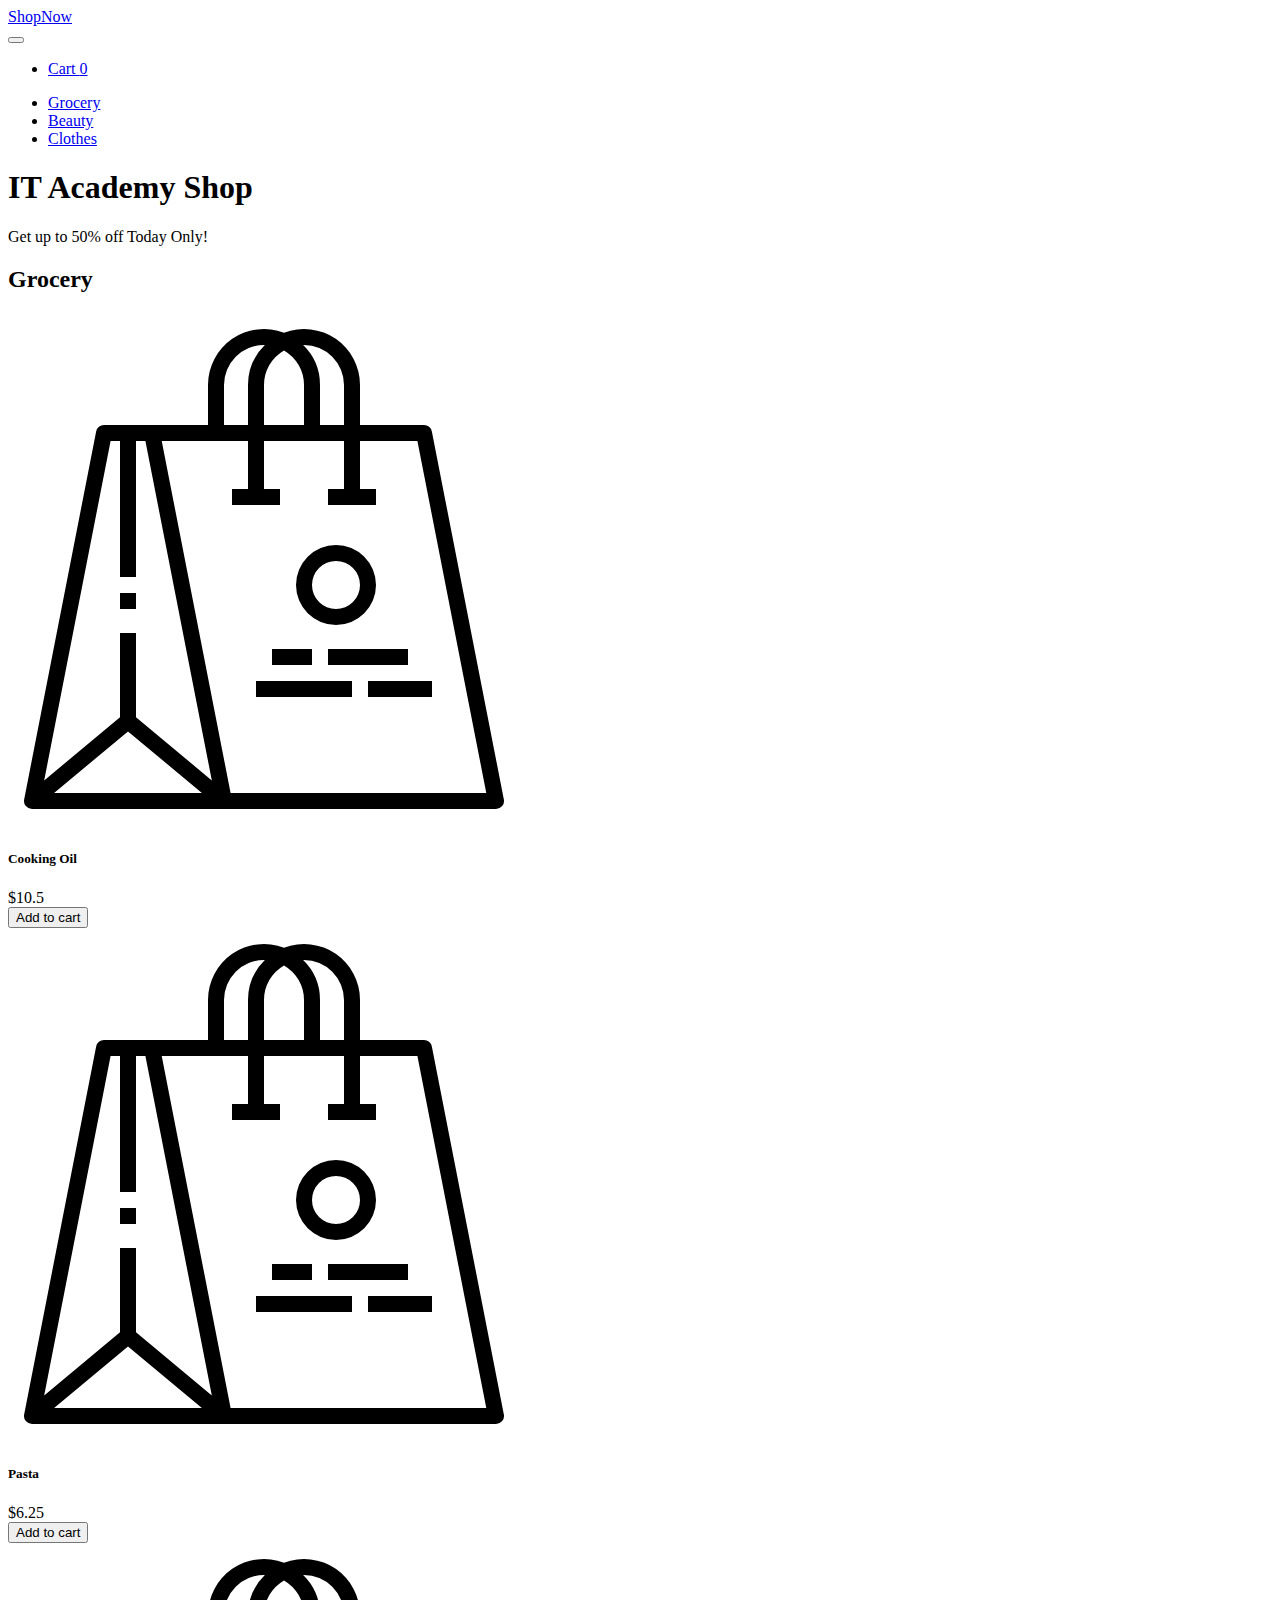
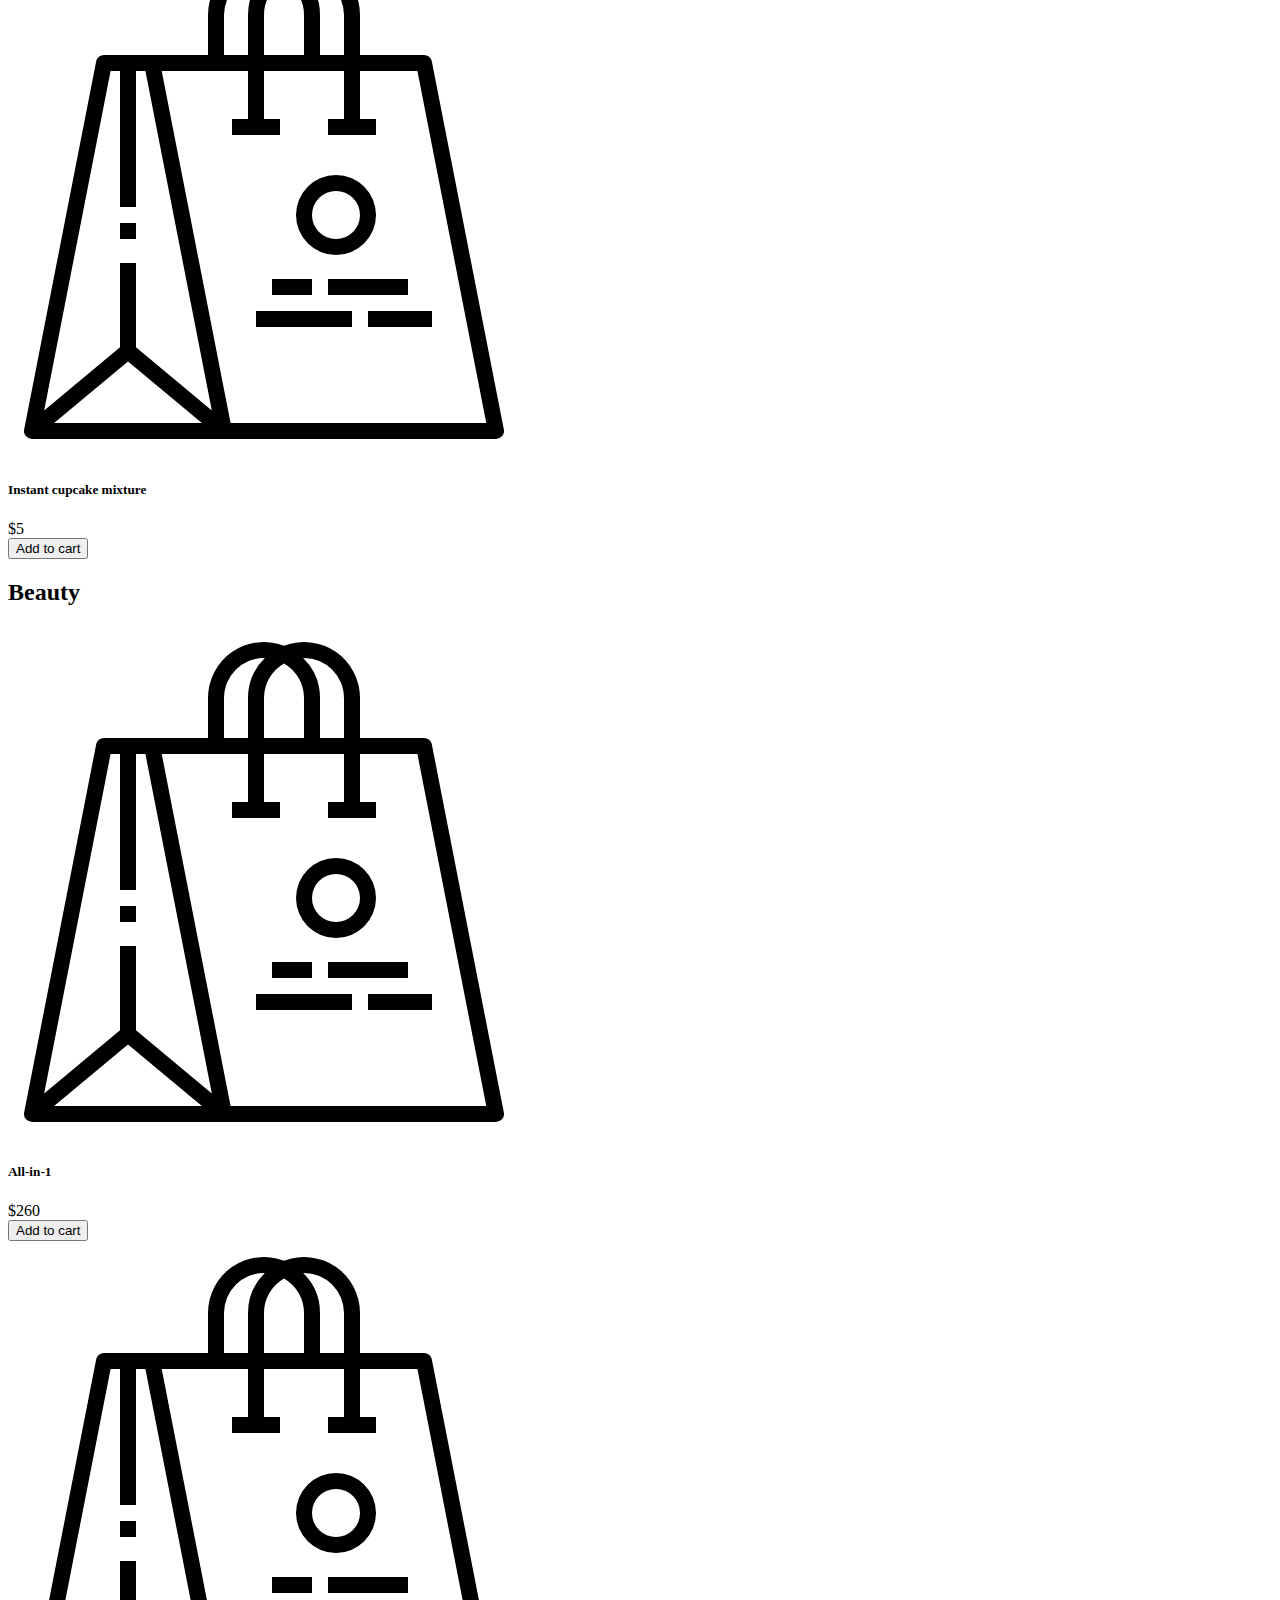
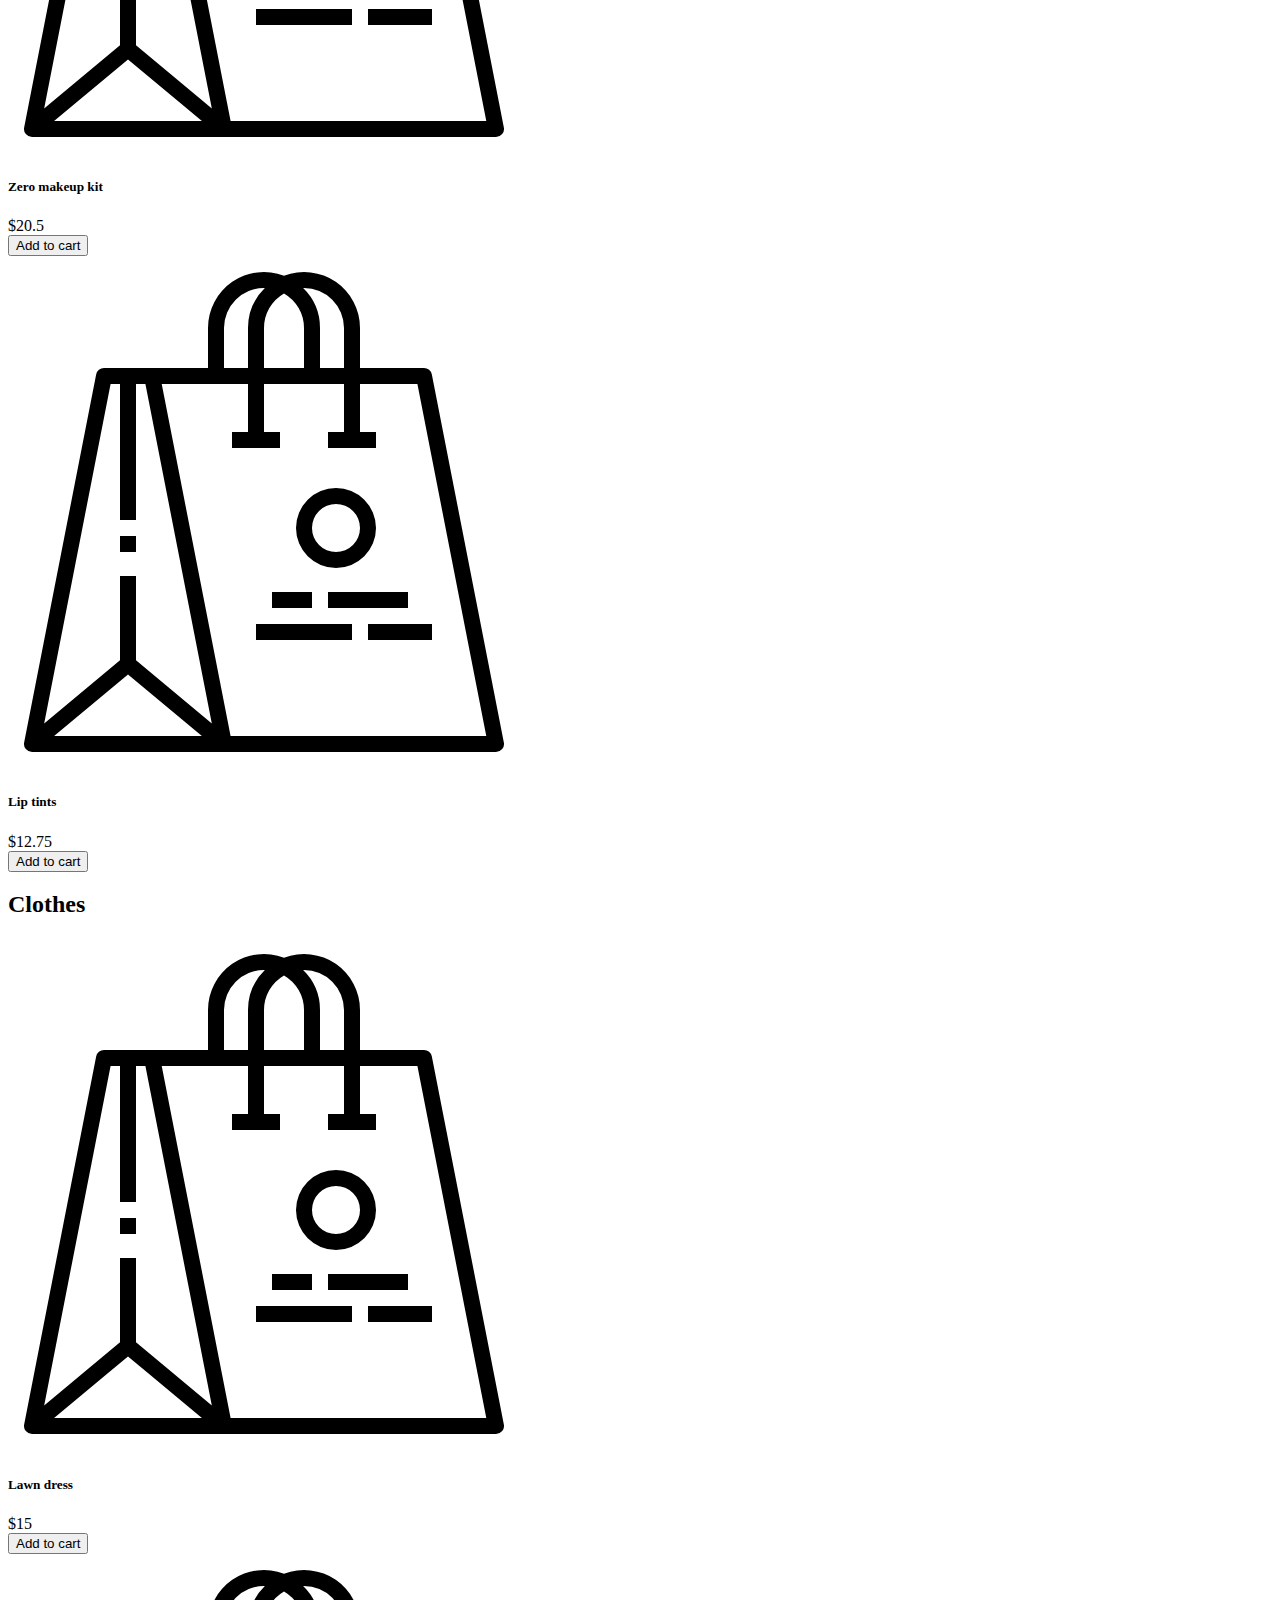
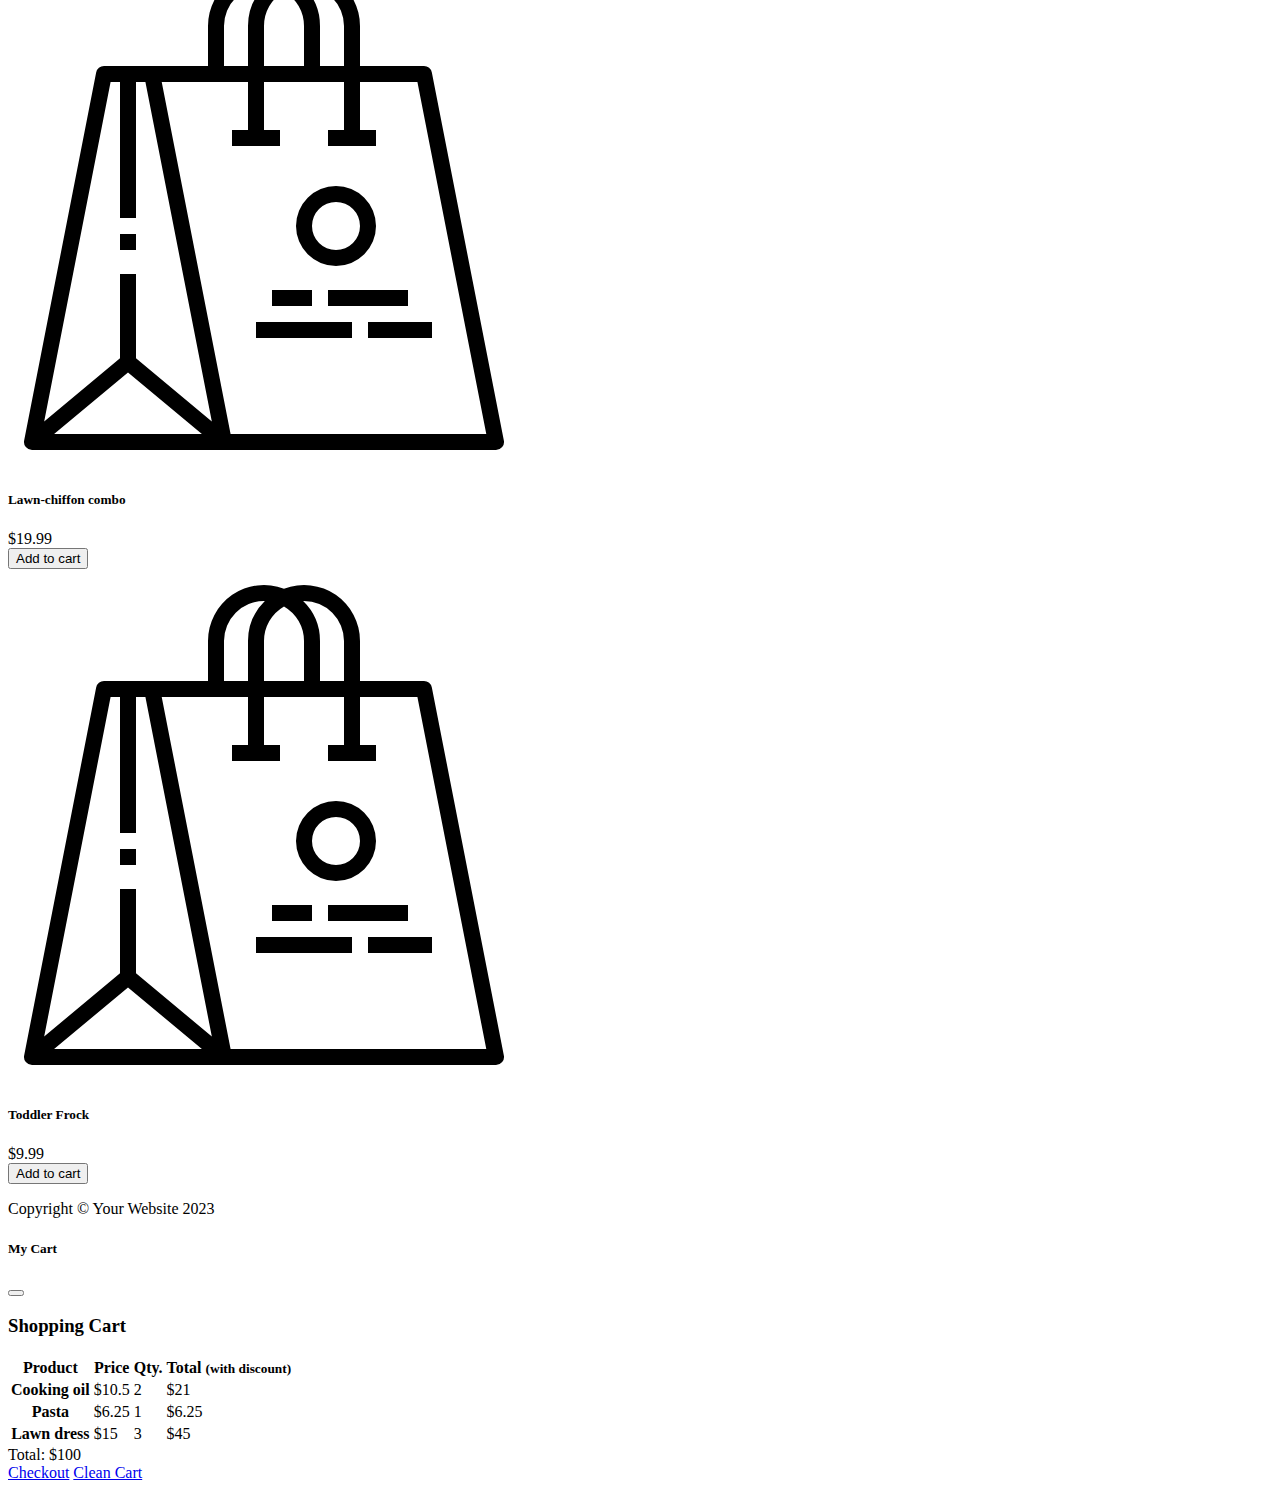
==== index.html @ 155572ac "Project initialization" ====
<!DOCTYPE html>
<html lang="en">

<head>
	<meta charset="utf-8" />
	<meta name="viewport" content="width=device-width, initial-scale=1, shrink-to-fit=no" />
	<meta name="description" content="" />
	<meta name="author" content="" />
	<title>ShopNow</title>
	<!-- Favicon-->
	<link rel="icon" type="image/x-icon" href="images/favicon.ico" />
	<link href="https://cdn.jsdelivr.net/npm/bootstrap@5.3.0/dist/css/bootstrap.min.css" rel="stylesheet"
		integrity="sha384-9ndCyUaIbzAi2FUVXJi0CjmCapSmO7SnpJef0486qhLnuZ2cdeRhO02iuK6FUUVM" crossorigin="anonymous">

	<!-- Fontawesome icons-->
	<link rel="stylesheet" href="https://cdnjs.cloudflare.com/ajax/libs/font-awesome/6.4.0/css/all.min.css"
		integrity="sha512-iecdLmaskl7CVkqkXNQ/ZH/XLlvWZOJyj7Yy7tcenmpD1ypASozpmT/E0iPtmFIB46ZmdtAc9eNBvH0H/ZpiBw=="
		crossorigin="anonymous" referrerpolicy="no-referrer" />
</head>

<body data-bs-spy="scroll" data-bs-target="#navbar-example2" data-bs-offset="50">
	<!-- Navigation-->
	<nav class="navbar py-3 py-lg-0 navbar-light bg-light navbar-expand-lg" id="navbar-example2">
		<div class="container d-flex">
			<a class="navbar-brand" href="#!">ShopNow</a>
			<div class="d-flex flex-row order-lg-last align-items-center">

				<button type="button" class="navbar-toggler order-last collapsed" data-bs-toggle="collapse"
					data-bs-target="#navbar" aria-expanded="false" aria-controls="navbar">
					<span class="navbar-toggler-icon"></span>
				</button>
				<ul class="navbar-nav me-3 me-lg-0 d-flex flex-row align-items-center">
					<li class="dropdown search-dropdown nav-item py-lg-3">
						<a href="javascript:void(0)" class="btn btn-outline-dark flex-center" type="button"
							data-bs-toggle="modal" data-bs-target="#cartModal" onclick="open_modal()"
							data-bs-auto-close="outside">
							<i class="fas fa-shopping-cart me-1"></i> Cart <span
								class="badge bg-dark text-white ms-1 rounded-pill" id="count_product">0</span>
						</a>
					</li>
				</ul>
			</div>

			<div id="navbar" class="navbar-collapse collapse">

				<ul class="navbar-nav me-auto mb-4 mb-lg-0 ms-lg-5">
					<li class="nav-item">
						<a class="nav-link" href="#grocery"><i class="fas fa-shopping-basket"></i> Grocery</a>
					</li>
					<li class="nav-item">
						<a class="nav-link" href="#beauty"><i class="fas fa-heart"></i> Beauty</a>
					</li>
					<li class="nav-item">
						<a class="nav-link" href="#clothes"><i class="fas fa-tshirt"></i> Clothes</a>
					</li>

				</ul>
			</div>
		</div>
	</nav>

	<!-- Header-->
	<header class="bg-dark py-5">
		<div class="container px-4 px-lg-5 my-5">
			<div class="text-center text-white">
				<h1 class="display-4 fw-bolder">IT Academy Shop</h1>
				<p class="lead fw-normal text-white-50 mb-0">Get up to 50% off Today Only!</p>
			</div>
		</div>
	</header>
	<!-- Section-->
	<section class="pt-5" id="grocery">
		<h2 class="text-center"><i class="fas fa-shopping-basket pe-3"></i>Grocery</h2>
		<div class="container px-4 px-lg-5 mt-5">
			<div class="row gx-4 gx-lg-5 row-cols-2 row-cols-md-3 row-cols-xl-4 justify-content-center">
				<div class="col mb-5">
					<div class="card h-100">
						<img class="card-img-top" src="./images/product.svg" alt="..." />
						<div class="card-body p-4">
							<div class="text-center">
								<h5 class="fw-bolder">Cooking Oil</h5>
								$10.5
							</div>
						</div>
						<div class="card-footer p-4 pt-0 border-top-0 bg-transparent">
							<div class="text-center"><button type="button" onclick="buy(1)"
									class="btn btn-outline-dark">Add to cart</button></div>
						</div>
					</div>
				</div>
				<div class="col mb-5">
					<div class="card h-100">
						<img class="card-img-top" src="./images/product.svg" alt="..." />
						<div class="card-body p-4">
							<div class="text-center">
								<h5 class="fw-bolder">Pasta</h5>
								$6.25
							</div>
						</div>
						<div class="card-footer p-4 pt-0 border-top-0 bg-transparent">
							<div class="text-center"><button type="button" onclick="buy(2)"
									class="btn btn-outline-dark">Add to cart</button></div>
						</div>
					</div>
				</div>
				<div class="col mb-5">
					<div class="card h-100">
						<img class="card-img-top" src="./images/product.svg" alt="..." />
						<div class="card-body p-4">
							<div class="text-center">
								<h5 class="fw-bolder">Instant cupcake mixture</h5>
								$5
							</div>
						</div>
						<div class="card-footer p-4 pt-0 border-top-0 bg-transparent">
							<div class="text-center"><button type="button" onclick="buy(3)"
									class="btn btn-outline-dark">Add to cart</button></div>
						</div>
					</div>
				</div>

			</div>
		</div>
	</section>
	<section class="pt-5" id="beauty">
		<h2 class="text-center"><i class="fas fa-heart pe-3"></i>Beauty</h2>
		<div class="container px-4 px-lg-5 mt-5">
			<div class="row gx-4 gx-lg-5 row-cols-2 row-cols-md-3 row-cols-xl-4 justify-content-center">
				<div class="col mb-5">
					<div class="card h-100">
						<img class="card-img-top" src="./images/product.svg" alt="..." />
						<div class="card-body p-4">
							<div class="text-center">
								<h5 class="fw-bolder">All-in-1</h5>
								$260
							</div>
						</div>
						<div class="card-footer p-4 pt-0 border-top-0 bg-transparent">
							<div class="text-center"><button type="button" onclick="buy(4)"
									class="btn btn-outline-dark">Add to cart</button></div>
						</div>
					</div>
				</div>
				<div class="col mb-5">
					<div class="card h-100">
						<img class="card-img-top" src="./images/product.svg" alt="..." />
						<div class="card-body p-4">
							<div class="text-center">
								<h5 class="fw-bolder">Zero makeup kit</h5>
								$20.5
							</div>
						</div>
						<div class="card-footer p-4 pt-0 border-top-0 bg-transparent">
							<div class="text-center"><button type="button" onclick="buy(5)"
									class="btn btn-outline-dark">Add to cart</button></div>
						</div>
					</div>
				</div>
				<div class="col mb-5">
					<div class="card h-100">
						<img class="card-img-top" src="./images/product.svg" alt="..." />
						<div class="card-body p-4">
							<div class="text-center">
								<h5 class="fw-bolder">Lip tints</h5>
								$12.75
							</div>
						</div>
						<div class="card-footer p-4 pt-0 border-top-0 bg-transparent">
							<div class="text-center"><button type="button" onclick="buy(6)"
									class="btn btn-outline-dark">Add to cart</button></div>
						</div>
					</div>
				</div>

			</div>
		</div>
	</section>
	<section class="pt-5" id="clothes">
		<h2 class="text-center"><i class="fas fa-tshirt pe-3"></i>Clothes</h2>
		<div class="container px-4 px-lg-5 mt-5">
			<div class="row gx-4 gx-lg-5 row-cols-2 row-cols-md-3 row-cols-xl-4 justify-content-center">
				<div class="col mb-5">
					<div class="card h-100">
						<img class="card-img-top" src="./images/product.svg" alt="..." />
						<div class="card-body p-4">
							<div class="text-center">
								<h5 class="fw-bolder">Lawn dress</h5>
								$15
							</div>
						</div>
						<div class="card-footer p-4 pt-0 border-top-0 bg-transparent">
							<div class="text-center"><button type="button" onclick="buy(7)"
									class="btn btn-outline-dark">Add to cart</button></div>
						</div>
					</div>
				</div>
				<div class="col mb-5">
					<div class="card h-100">
						<img class="card-img-top" src="./images/product.svg" alt="..." />
						<div class="card-body p-4">
							<div class="text-center">
								<h5 class="fw-bolder">Lawn-chiffon combo</h5>
								$19.99
							</div>
						</div>
						<div class="card-footer p-4 pt-0 border-top-0 bg-transparent">
							<div class="text-center"><button type="button" onclick="buy(8)"
									class="btn btn-outline-dark">Add to cart</button></div>
						</div>
					</div>
				</div>
				<div class="col mb-5">
					<div class="card h-100">
						<img class="card-img-top" src="./images/product.svg" alt="..." />
						<div class="card-body p-4">
							<div class="text-center">
								<h5 class="fw-bolder">Toddler Frock</h5>
								$9.99
							</div>
						</div>
						<div class="card-footer p-4 pt-0 border-top-0 bg-transparent">
							<div class="text-center"><button type="button" onclick="buy(9)"
									class="btn btn-outline-dark">Add to cart</button></div>
						</div>
					</div>
				</div>

			</div>
		</div>
	</section>

	<!-- Footer-->
	<footer class="py-3 bg-dark">
		<div class="container">
			<p class="m-0 text-center text-white">Copyright &copy; Your Website 2023</p>
		</div>
	</footer>

	<div class="modal fade" id="cartModal" tabindex="-1" aria-labelledby="exampleModalLabel" aria-hidden="true">
		<div class="modal-dialog">
			<div class="modal-content">
				<div class="modal-header">
					<h5 class="modal-title" id="exampleModalLabel"><i class="fas fa-cart-arrow-down"></i> My Cart</h5>
					<button type="button" class="btn-close" data-bs-dismiss="modal" aria-label="Close"></button>
				</div>
				<div class="modal-body">
					<h3 class="text-center bill px-5">Shopping Cart</h3>
					<table class="table">
						<thead>
							<tr>
								<th scope="col">Product</th>
								<th scope="col">Price</th>
								<th scope="col">Qty.</th>
								<th scope="col">Total <small>(with discount)</small></th>
							</tr>
						</thead>
						<tbody id="cart_list">
							<tr>
								<th scope="row">Cooking oil</th>
								<td>$10.5</td>
								<td>2</td>
								<td>$21</td>
							</tr>
							<tr>
								<th scope="row">Pasta</th>
								<td>$6.25</td>
								<td>1</td>
								<td>$6.25</td>
							</tr>
							<tr>
								<th scope="row">Lawn dress</th>
								<td>$15</td>
								<td>3</td>
								<td>$45</td>
							</tr>
						</tbody>
					</table>
					<div class="text-center fs-3">
						Total: $<span id="total_price">100</span>
					</div>
					<div class="text-center">
						<a href="checkout.html" class="btn btn-primary m-3">Checkout</a>
						<a href="javascript:void(0)" onclick="cleanCart()" class="btn btn-primary m-3">Clean Cart</a>
					</div>
				</div>
			</div>
		</div>
	</div>

	<!-- Bootstrap core JS-->
	<script src="https://cdn.jsdelivr.net/npm/bootstrap@5.3.0/dist/js/bootstrap.bundle.min.js"
		integrity="sha384-geWF76RCwLtnZ8qwWowPQNguL3RmwHVBC9FhGdlKrxdiJJigb/j/68SIy3Te4Bkz"
		crossorigin="anonymous"></script>

	<!-- Core theme JS-->
	<script src="js/shop.js"></script>
	<script src="js/checkout.js"></script>
</body>

</html>
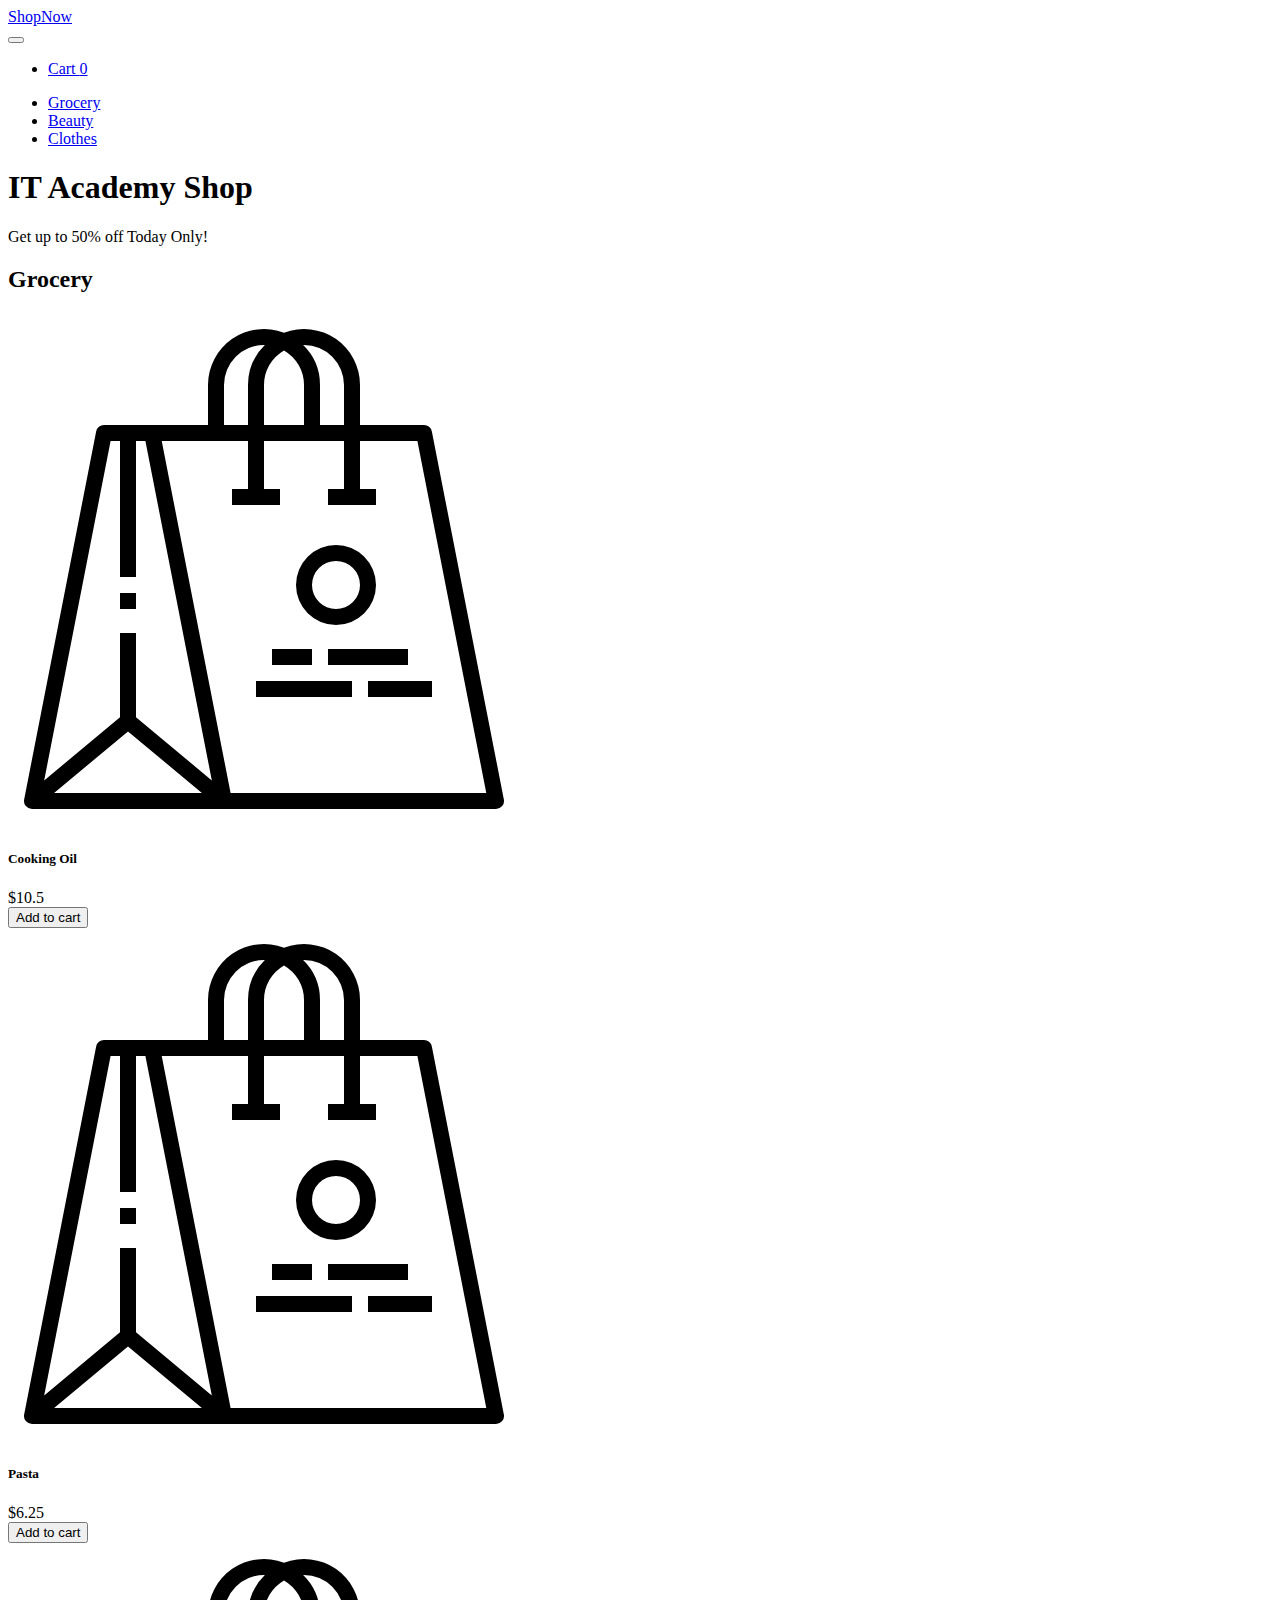
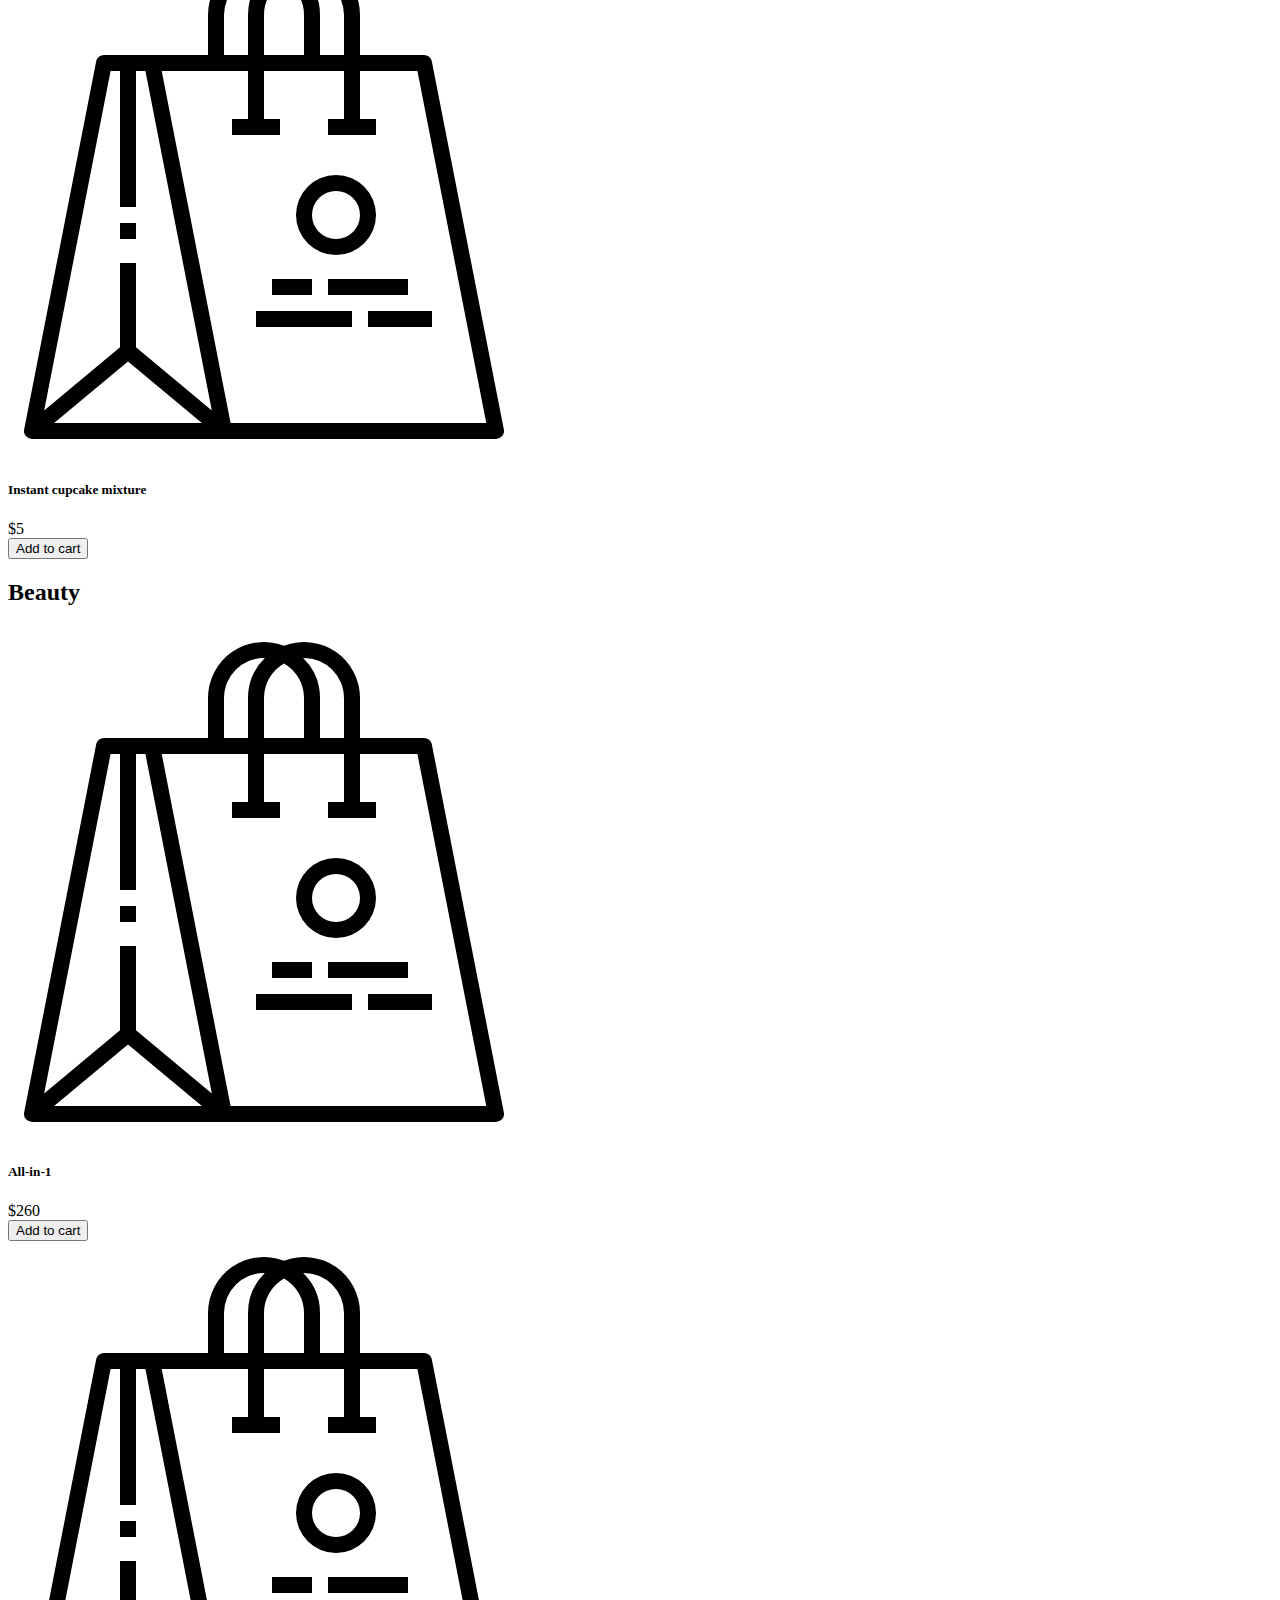
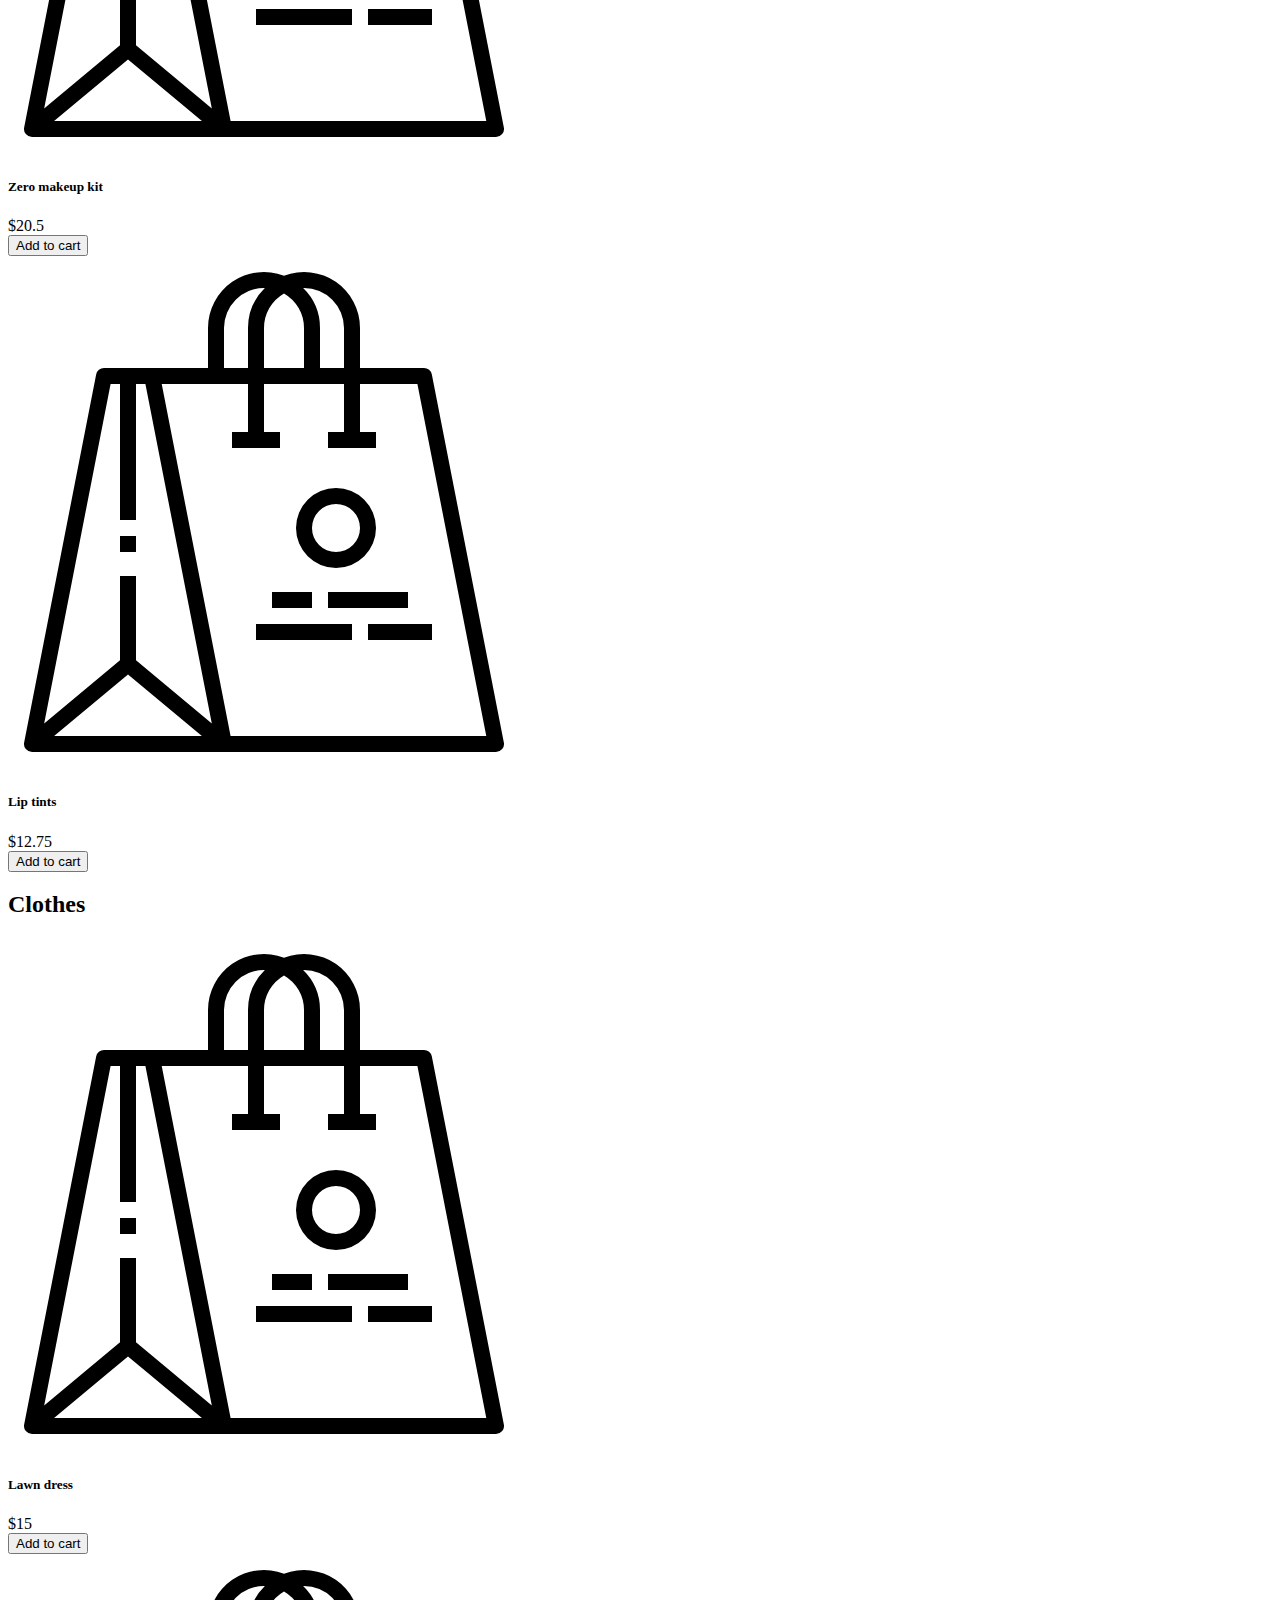
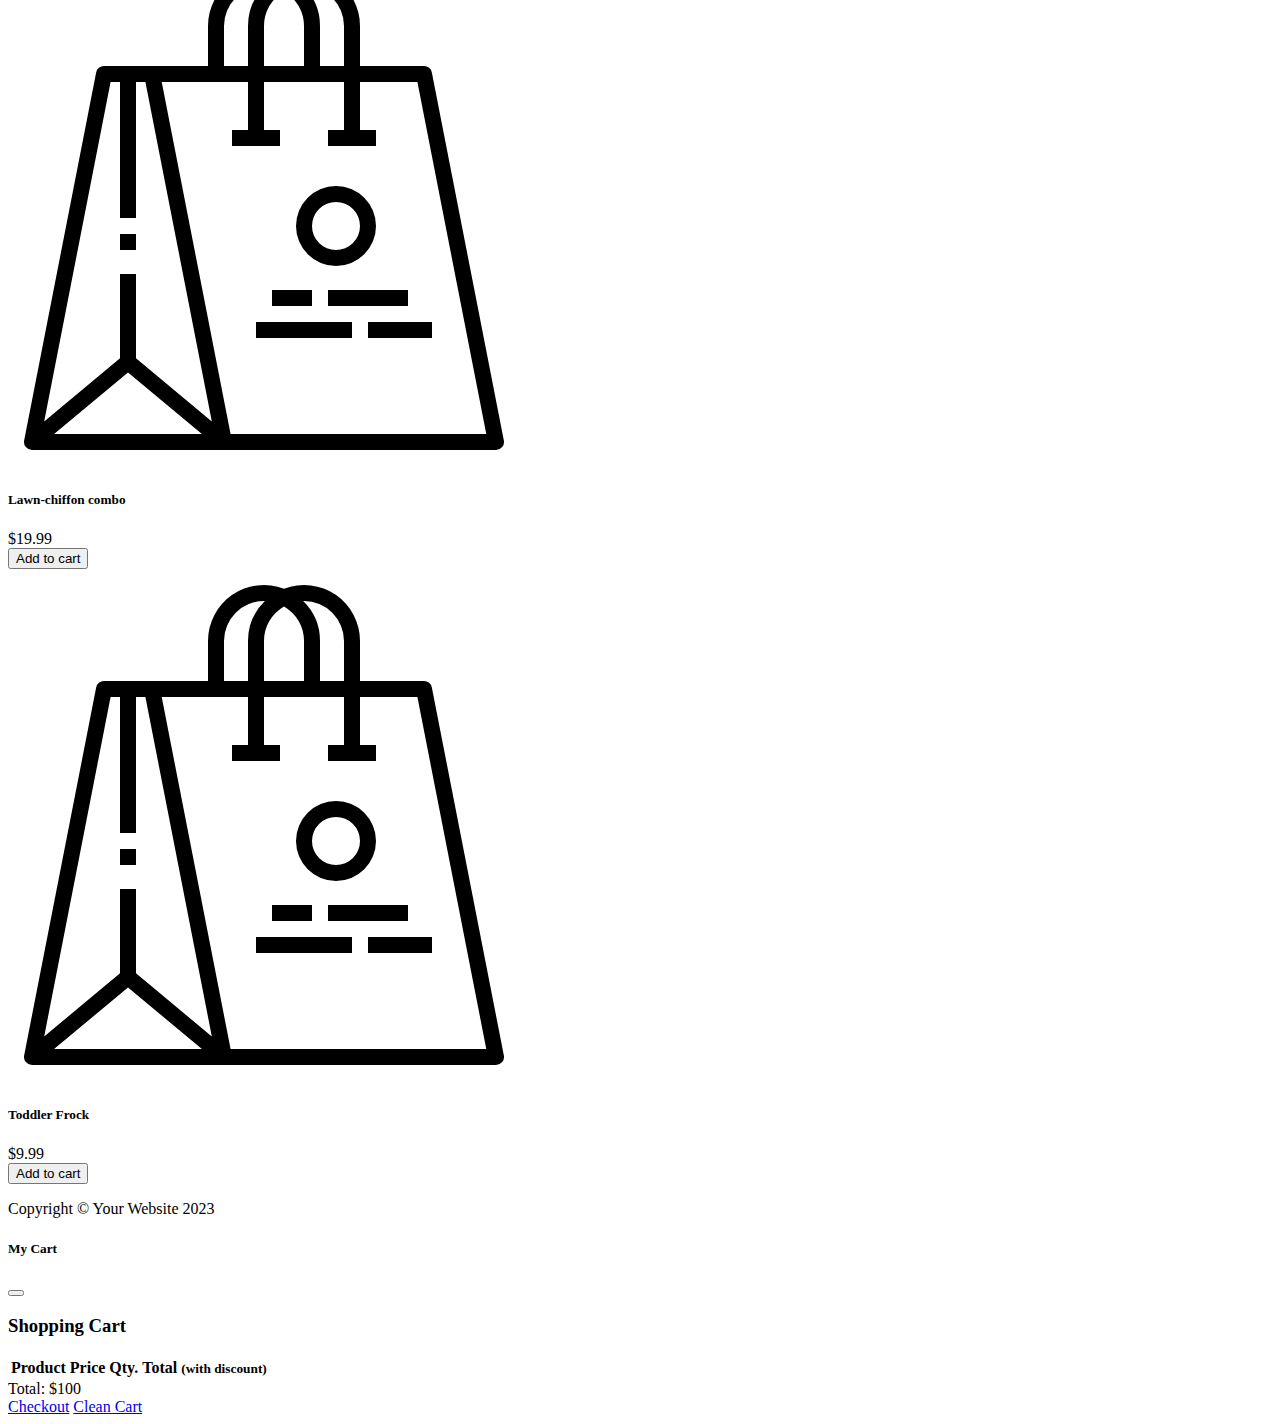
==== commit 9d96cce4: "implemented promotions, calculate total prices and implemented prices to be shown in the cartModal w" ====
--- a/index.html
+++ b/index.html
@@ -255,24 +255,7 @@
 							</tr>
 						</thead>
 						<tbody id="cart_list">
-							<tr>
-								<th scope="row">Cooking oil</th>
-								<td>$10.5</td>
-								<td>2</td>
-								<td>$21</td>
-							</tr>
-							<tr>
-								<th scope="row">Pasta</th>
-								<td>$6.25</td>
-								<td>1</td>
-								<td>$6.25</td>
-							</tr>
-							<tr>
-								<th scope="row">Lawn dress</th>
-								<td>$15</td>
-								<td>3</td>
-								<td>$45</td>
-							</tr>
+							
 						</tbody>
 					</table>
 					<div class="text-center fs-3">
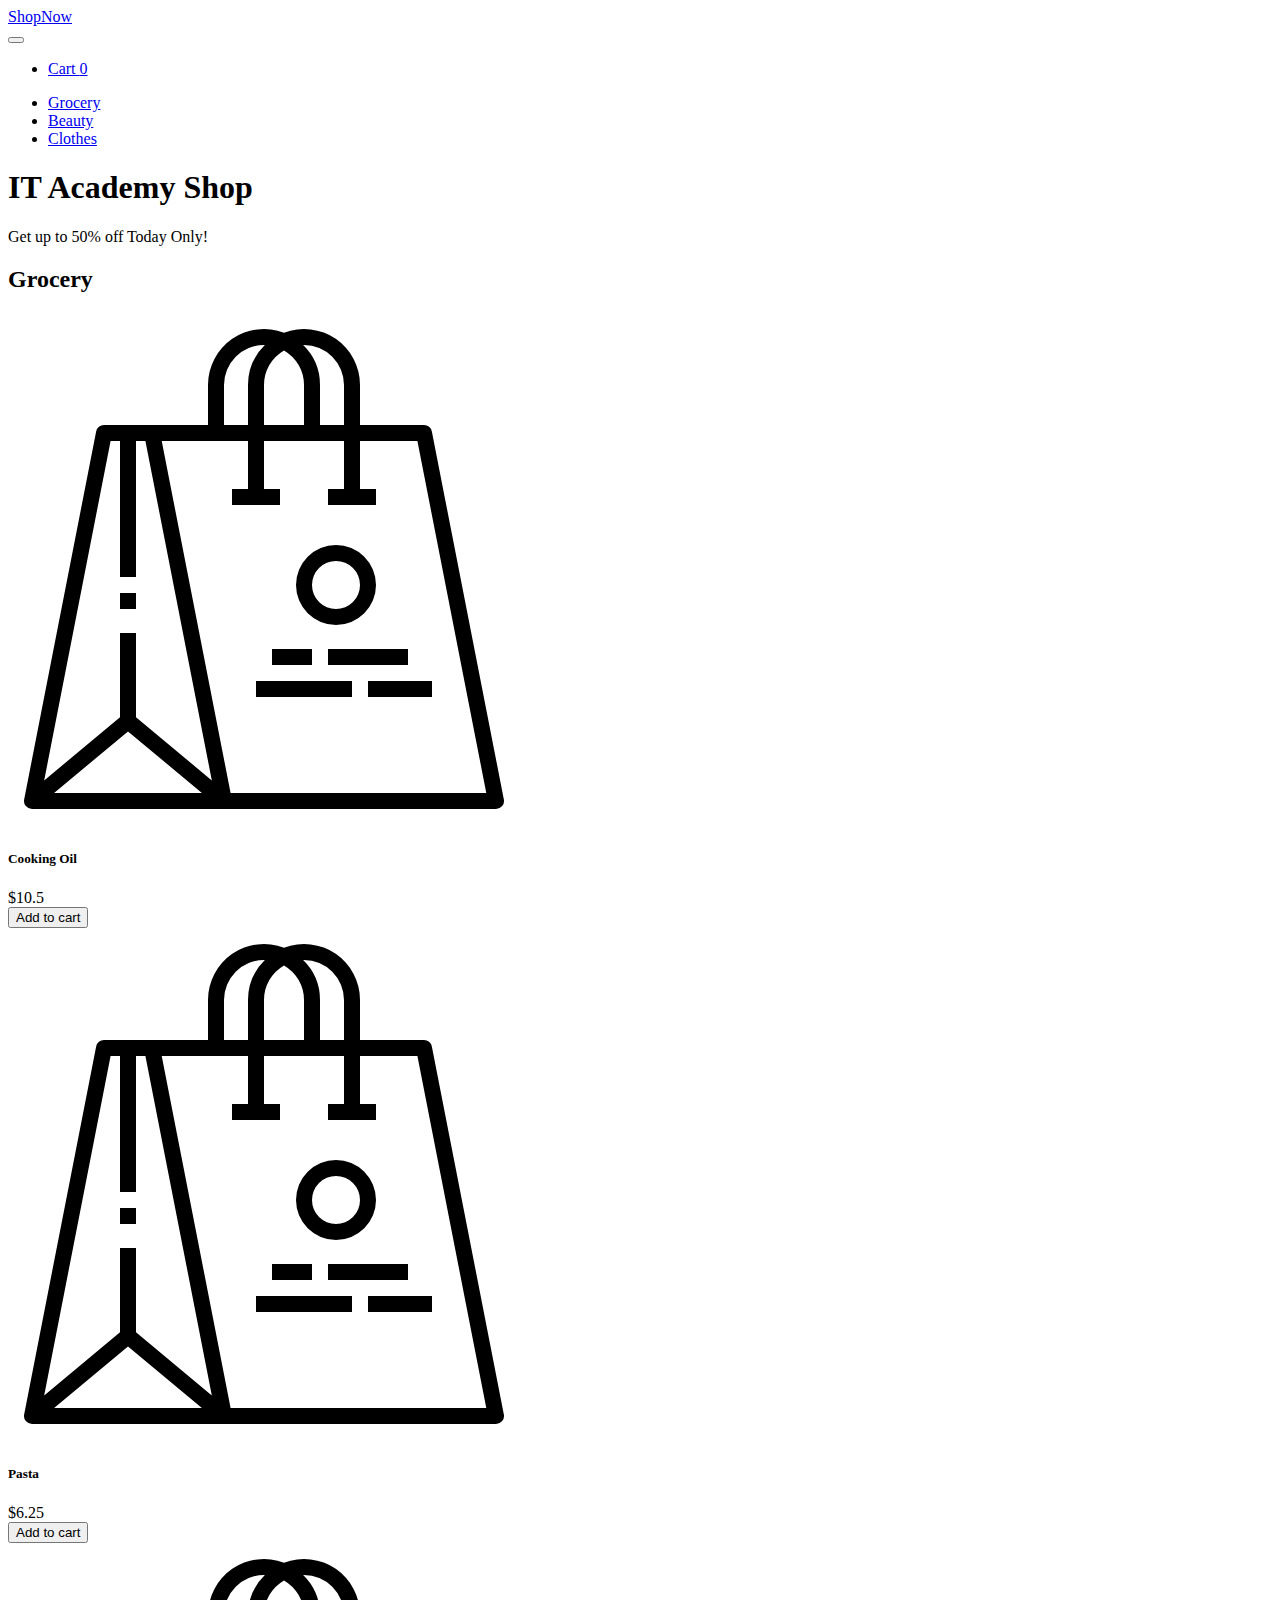
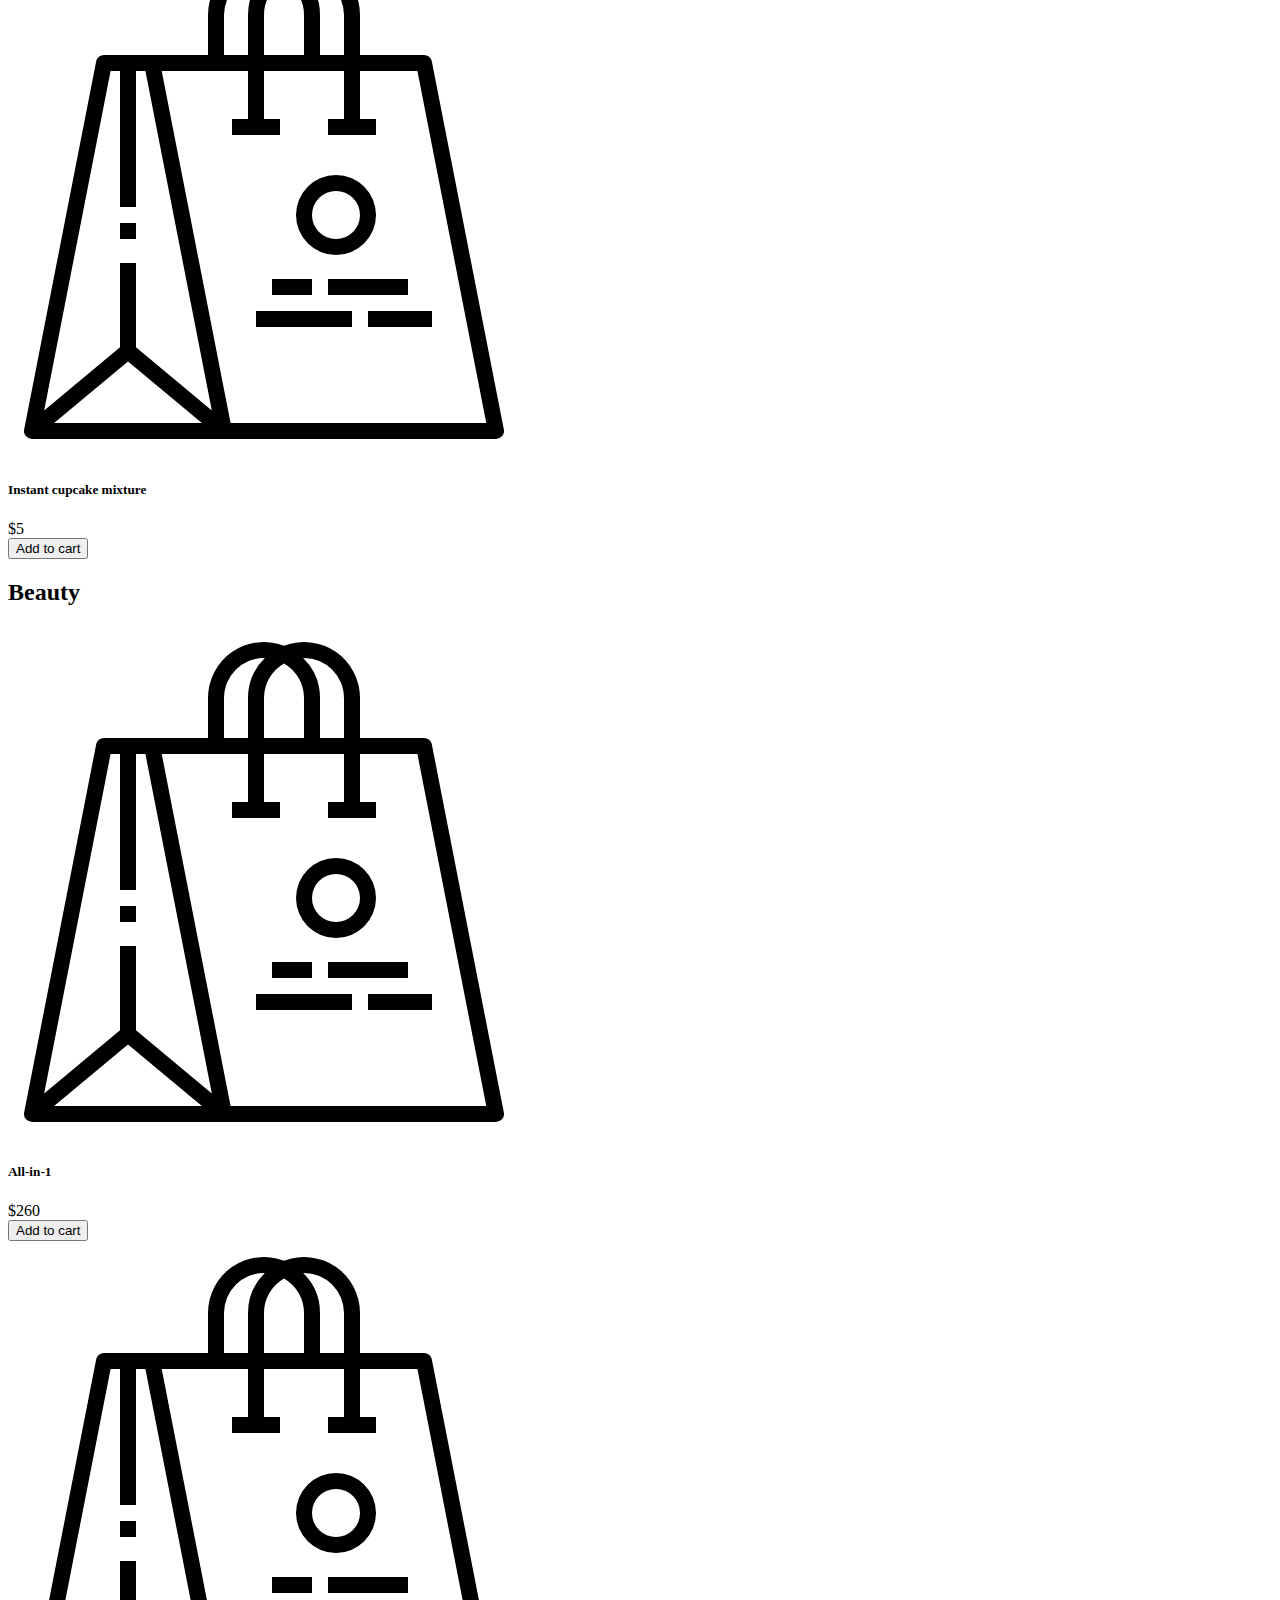
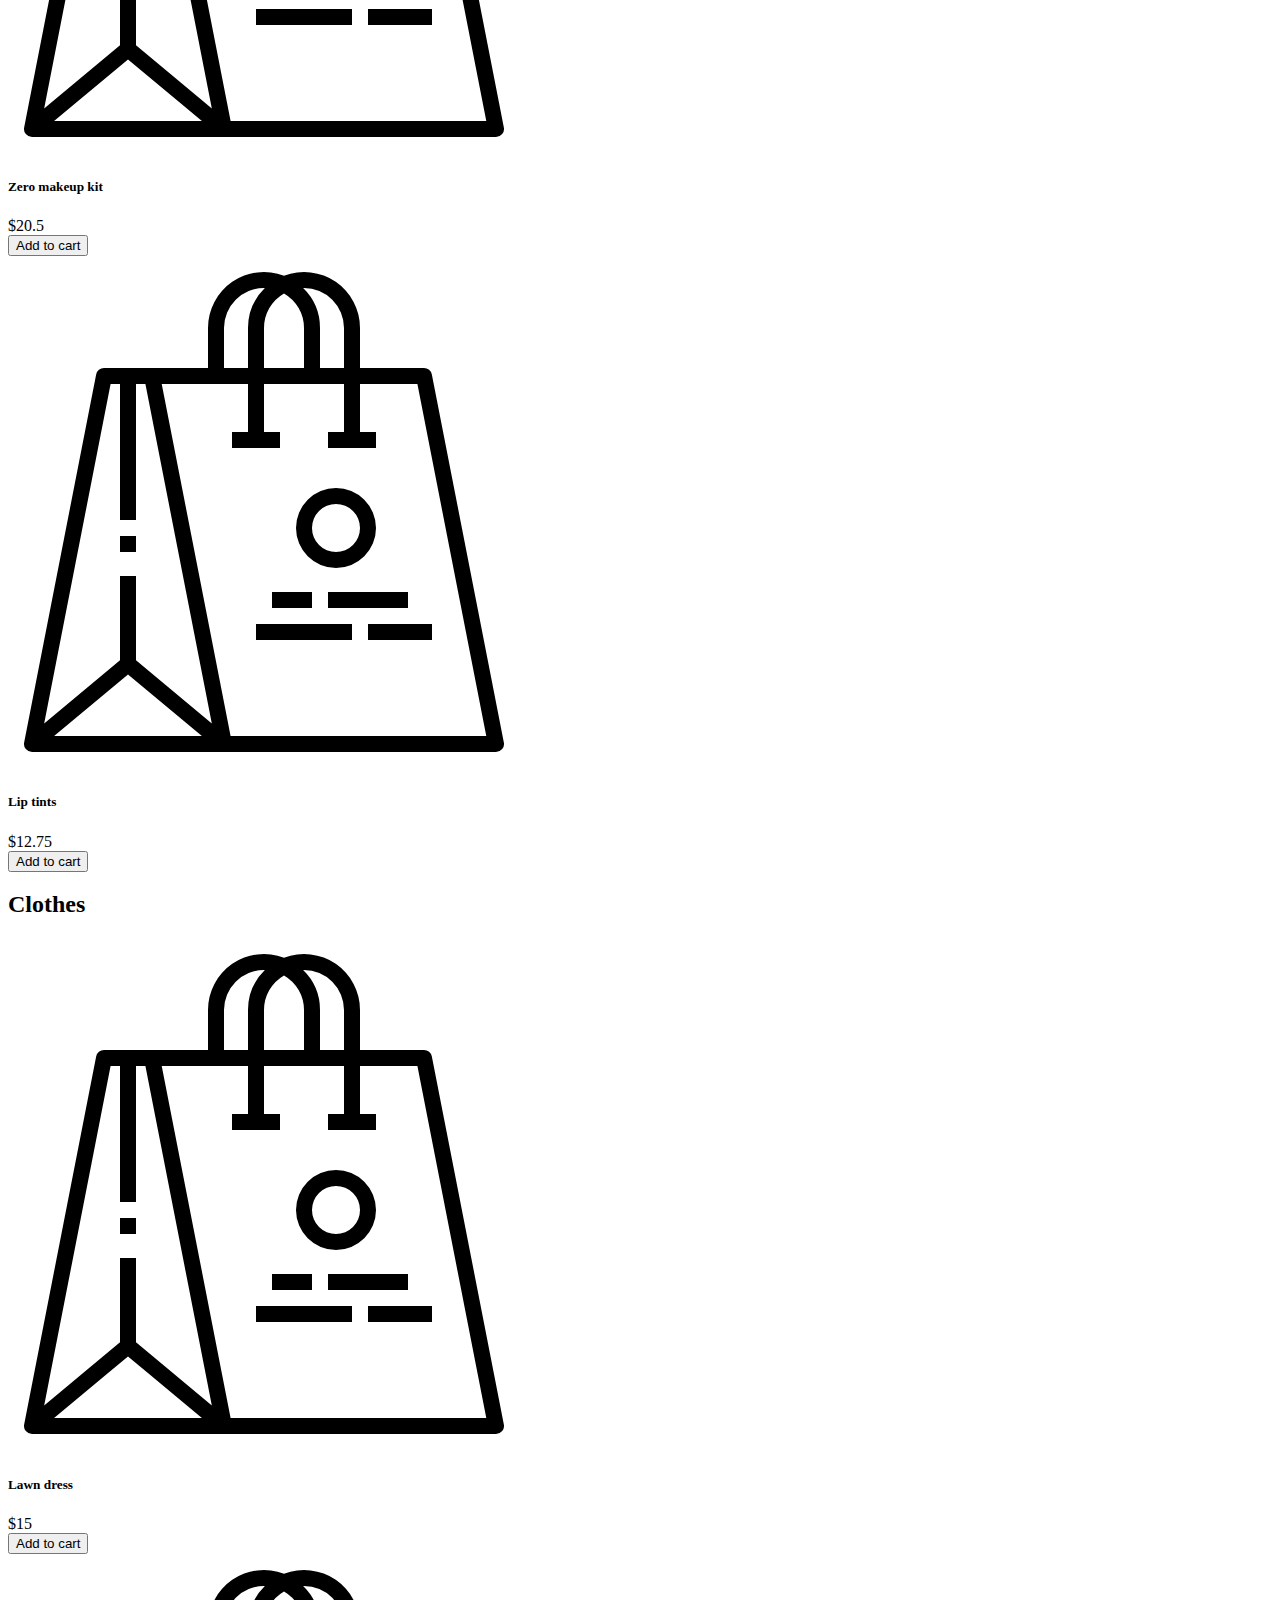
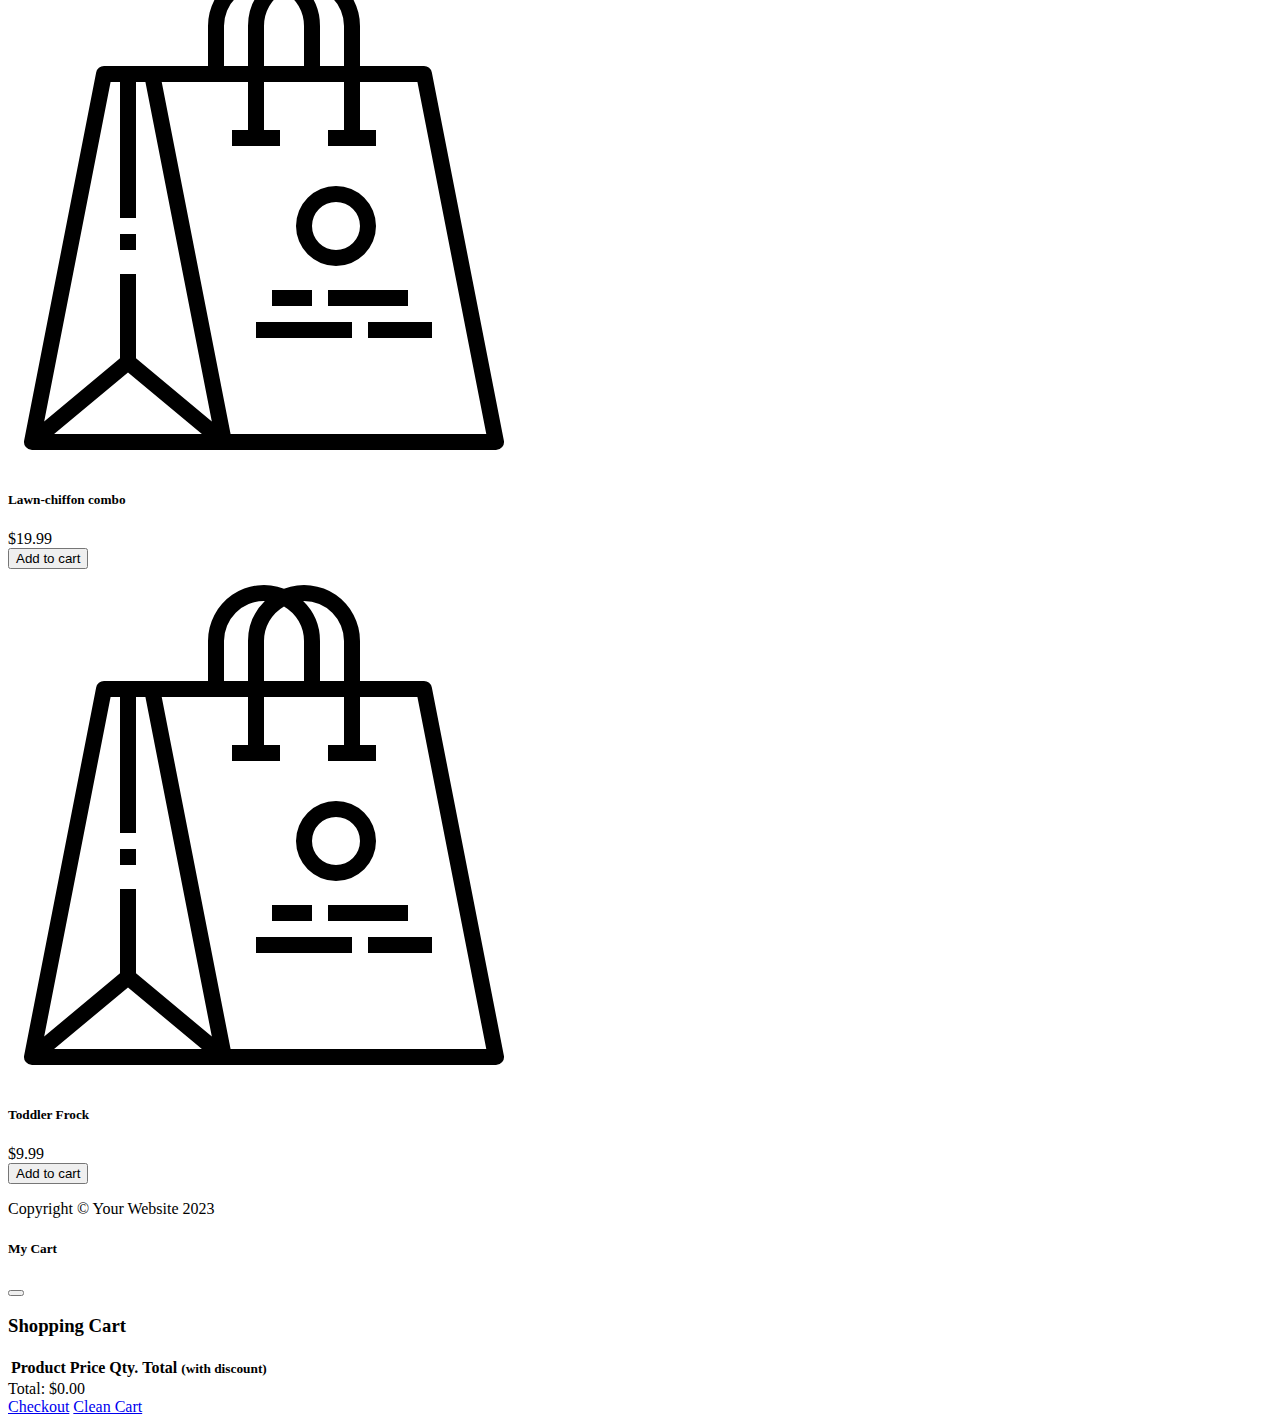
==== commit f9038d7e: "implemented removeFromCart() function" ====
--- a/index.html
+++ b/index.html
@@ -259,7 +259,7 @@
 						</tbody>
 					</table>
 					<div class="text-center fs-3">
-						Total: $<span id="total_price">100</span>
+						Total: $<span id="total_price">0.00</span>
 					</div>
 					<div class="text-center">
 						<a href="checkout.html" class="btn btn-primary m-3">Checkout</a>
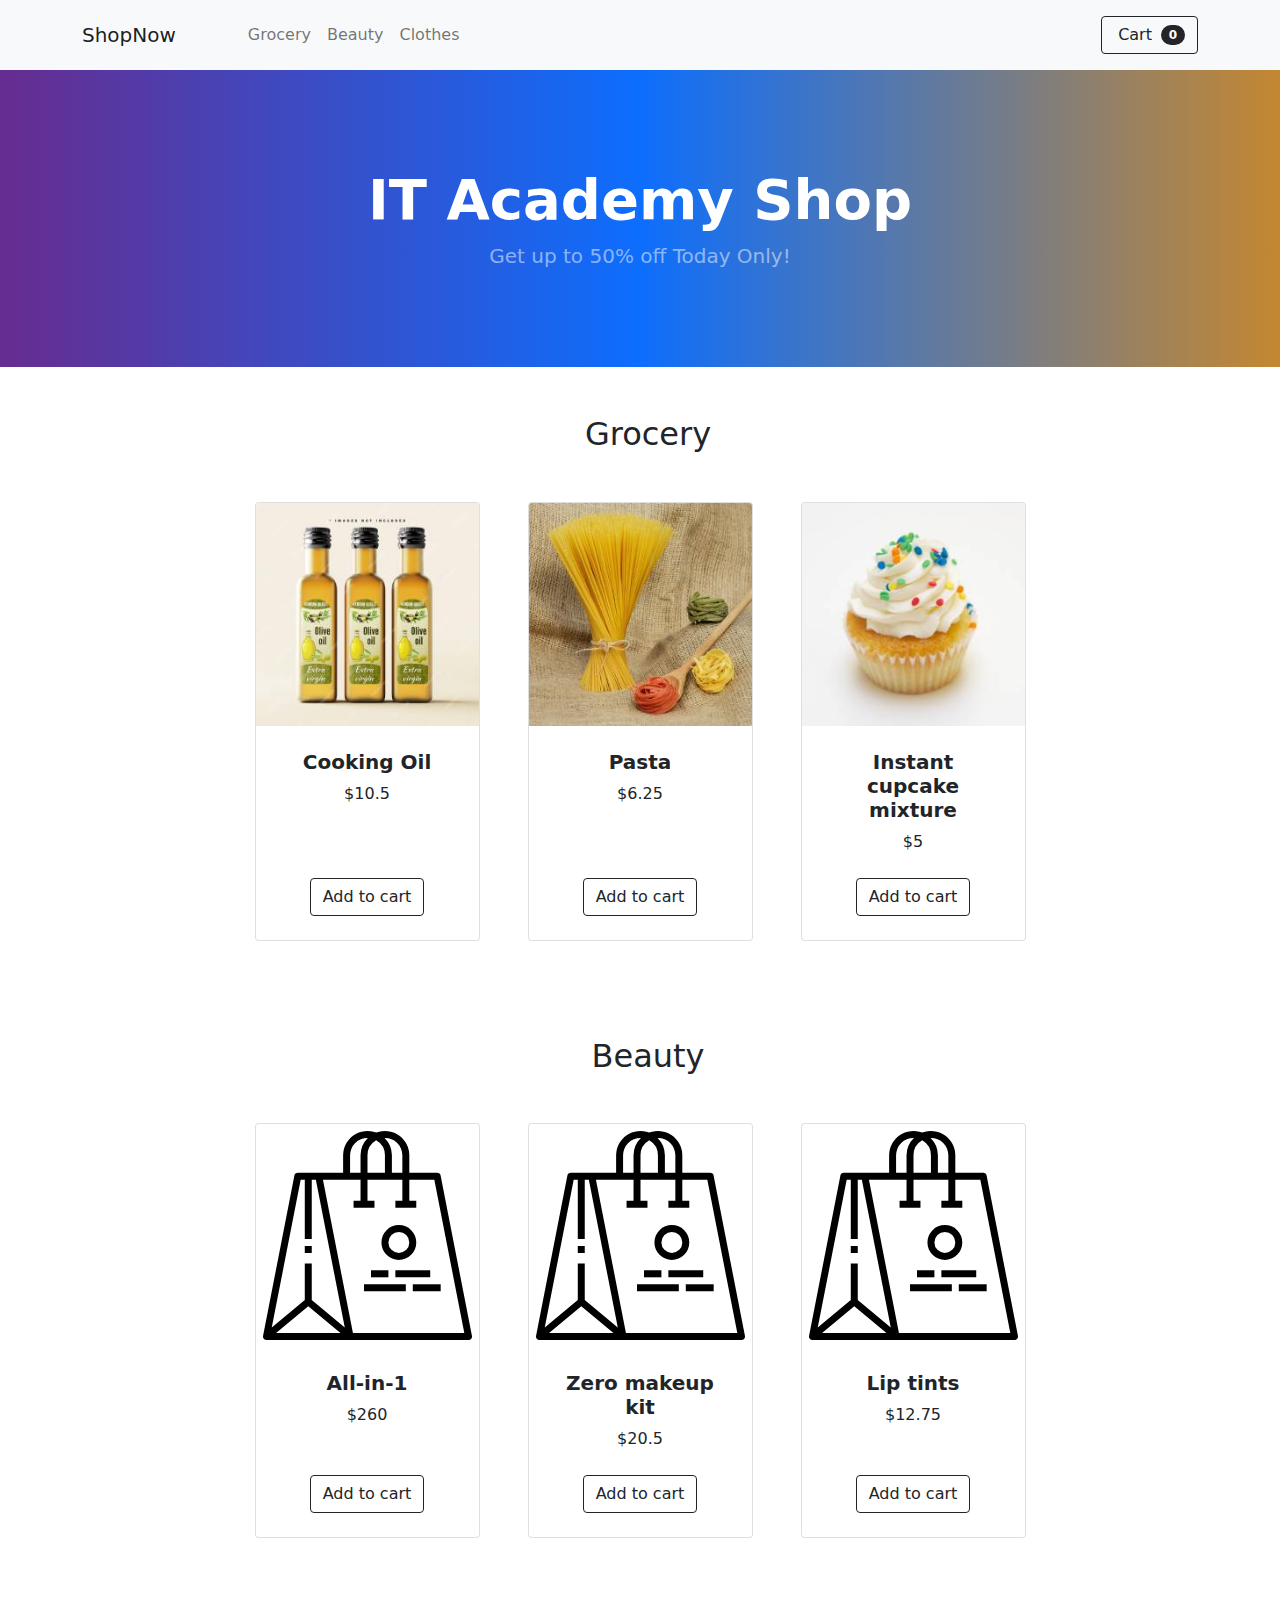
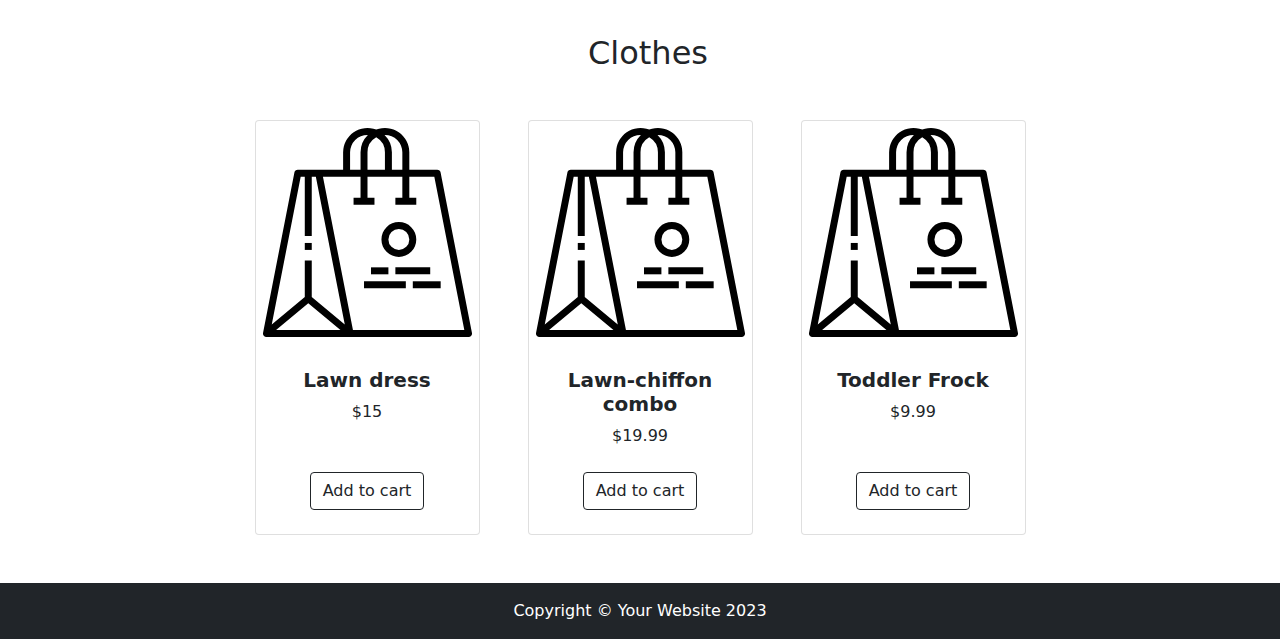
==== commit 35536803: "add some styling" ====
--- a/index.html
+++ b/index.html
@@ -16,6 +16,7 @@
 	<link rel="stylesheet" href="https://cdnjs.cloudflare.com/ajax/libs/font-awesome/6.4.0/css/all.min.css"
 		integrity="sha512-iecdLmaskl7CVkqkXNQ/ZH/XLlvWZOJyj7Yy7tcenmpD1ypASozpmT/E0iPtmFIB46ZmdtAc9eNBvH0H/ZpiBw=="
 		crossorigin="anonymous" referrerpolicy="no-referrer" />
+	<link href="css/styles.css" rel="stylesheet" />
 </head>
 
 <body data-bs-spy="scroll" data-bs-target="#navbar-example2" data-bs-offset="50">
@@ -60,7 +61,7 @@
 	</nav>
 
 	<!-- Header-->
-	<header class="bg-dark py-5">
+	<header class="header-bg py-5">
 		<div class="container px-4 px-lg-5 my-5">
 			<div class="text-center text-white">
 				<h1 class="display-4 fw-bolder">IT Academy Shop</h1>
@@ -75,7 +76,7 @@
 			<div class="row gx-4 gx-lg-5 row-cols-2 row-cols-md-3 row-cols-xl-4 justify-content-center">
 				<div class="col mb-5">
 					<div class="card h-100">
-						<img class="card-img-top" src="./images/product.svg" alt="..." />
+						<img class="card-img-top" src="./images/cooking-oil.jpg" alt="cooking oil" />
 						<div class="card-body p-4">
 							<div class="text-center">
 								<h5 class="fw-bolder">Cooking Oil</h5>
@@ -90,7 +91,7 @@
 				</div>
 				<div class="col mb-5">
 					<div class="card h-100">
-						<img class="card-img-top" src="./images/product.svg" alt="..." />
+						<img class="card-img-top" src="./images/pasta.jpg" alt="Pasta" />
 						<div class="card-body p-4">
 							<div class="text-center">
 								<h5 class="fw-bolder">Pasta</h5>
@@ -105,7 +106,7 @@
 				</div>
 				<div class="col mb-5">
 					<div class="card h-100">
-						<img class="card-img-top" src="./images/product.svg" alt="..." />
+						<img class="card-img-top" src="./images/cupcake.jpg" alt="..." />
 						<div class="card-body p-4">
 							<div class="text-center">
 								<h5 class="fw-bolder">Instant cupcake mixture</h5>
